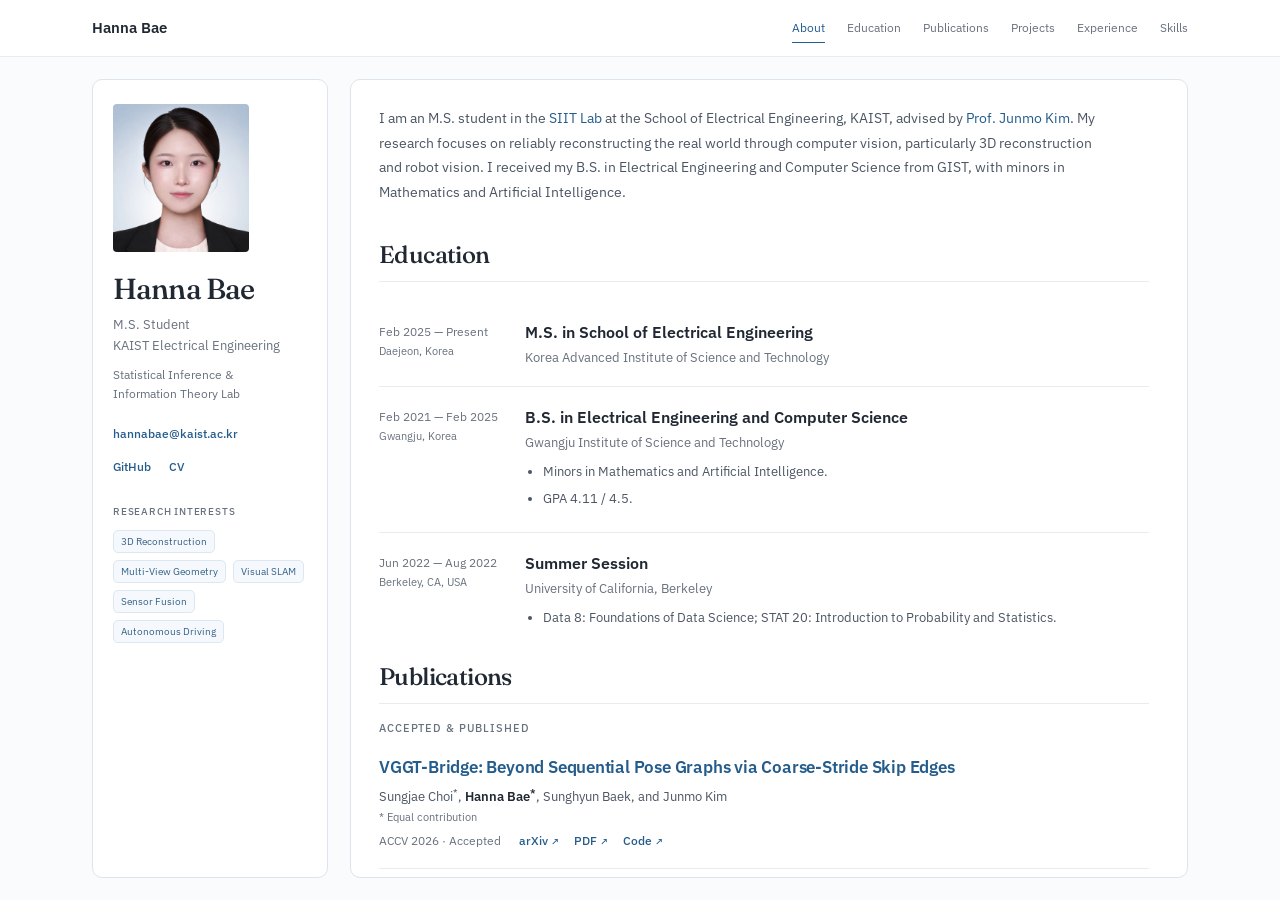
==== index.html @ 7b0e265a "Update biography with research focus and academic background" ====
<!doctype html>
<html lang="en">
<head>
<meta charset="utf-8" />
<meta name="viewport" content="width=device-width, initial-scale=1" />
<title>Hanna Bae</title>
<meta name="description" content="Hanna Bae is an M.S. student at KAIST Electrical Engineering researching 3D vision, geometric perception, 3D reconstruction, visual SLAM, and multi-view geometry." />
<meta name="theme-color" content="#ffffff" />
<meta property="og:title" content="Hanna Bae" />
<meta property="og:description" content="M.S. student at KAIST EE. 3D vision, geometric perception, 3D reconstruction, and visual SLAM." />
<meta property="og:type" content="website" />
<meta property="og:url" content="https://hanna-bae.github.io/" />
<meta property="og:image" content="https://hanna-bae.github.io/assets/profile.jpg" />
<link rel="icon" href="assets/profile.jpg" />
<link rel="preconnect" href="https://fonts.googleapis.com" />
<link rel="preconnect" href="https://fonts.gstatic.com" crossorigin />
<link href="https://fonts.googleapis.com/css2?family=Fraunces:opsz,wght@9..144,400;9..144,500;9..144,600&family=IBM+Plex+Mono:wght@400;500&family=IBM+Plex+Sans:ital,wght@0,400;0,500;0,600;1,400&display=swap" rel="stylesheet" />
<link rel="stylesheet" href="style.css?v=10" />
</head>
<body>

<a class="skip-link" href="#main">Skip to content</a>

<header class="topbar">
  <div class="shell topbar-inner">
    <a class="brand" href="#top">Hanna Bae</a>
    <nav class="nav" aria-label="Section navigation">
      <a href="#about">About</a>
      <a href="#education">Education</a>
      <a href="#publications">Publications</a>
      <a href="#projects">Projects</a>
      <a href="#experience">Experience</a>
      <a href="#skills">Skills</a>
    </nav>
  </div>
</header>

<div class="shell layout" id="top">

  <aside class="profile" aria-labelledby="profile-name">
    <img class="portrait" src="assets/profile.jpg" alt="Portrait of Hanna Bae" width="800" height="800" />
    <div class="profile-copy">
      <h1 id="profile-name">Hanna Bae</h1>
      <p class="role">M.S. Student<br /> KAIST Electrical Engineering</p>
      <p class="lab">Statistical Inference &amp;<br /> Information Theory Lab</p>
      <ul class="contact" aria-label="Contact and profile links">
        <li class="email"><a href="mailto:hannabae@kaist.ac.kr">hannabae@kaist.ac.kr</a></li>
        <li><a href="https://github.com/hanna-bae" target="_blank" rel="noopener noreferrer">GitHub</a></li>
        <li><a href="assets/CV_Hanna_Bae.pdf" target="_blank" rel="noopener noreferrer">CV</a></li>
      </ul>
      <h2 class="keyword-label">Research interests</h2>
      <ul class="tags" aria-label="Research interests">
        <li>3D Reconstruction</li><li>Multi-View Geometry</li><li>Visual SLAM</li><li>Sensor Fusion</li><li>Autonomous Driving</li>
      </ul>
    </div>
  </aside>
  <main class="content" id="main" tabindex="0" aria-label="Research portfolio — scroll to explore">
    <section id="about" class="section first" aria-label="About">
      <div class="bio"><p>I am an M.S. student in the <a href="https://siit.kaist.ac.kr/" target="_blank" rel="noopener noreferrer">SIIT Lab</a> at the School of Electrical Engineering, KAIST, advised by <a href="https://scholar.google.com/citations?hl=ko&amp;user=GdQtWNQAAAAJ" target="_blank" rel="noopener noreferrer">Prof. Junmo Kim</a>. My research focuses on reliably reconstructing the real world through computer vision, particularly 3D reconstruction and robot vision. I received my B.S. in Electrical Engineering and Computer Science from GIST, with minors in Mathematics and Artificial Intelligence.</p></div>
    </section>

    <section id="education" class="section">
      <h2 class="section-title">Education</h2>
      <article class="entry">
        <div class="entry-date">Feb 2025 &mdash; Present<span class="place">Daejeon, Korea</span></div>
        <div class="entry-body">
          <h3>M.S. in School of Electrical Engineering</h3>
          <p class="org">Korea Advanced Institute of Science and Technology</p>
        </div>
      </article>
      <article class="entry">
        <div class="entry-date">Feb 2021 &mdash; Feb 2025<span class="place">Gwangju, Korea</span></div>
        <div class="entry-body">
          <h3>B.S. in Electrical Engineering and Computer Science</h3>
          <p class="org">Gwangju Institute of Science and Technology</p>
          <ul class="bullets">
            <li>Minors in Mathematics and Artificial Intelligence.</li>
            <li>GPA 4.11 / 4.5.</li>
          </ul>
        </div>
      </article>
      <article class="entry">
        <div class="entry-date">Jun 2022 &mdash; Aug 2022<span class="place">Berkeley, CA, USA</span></div>
        <div class="entry-body">
          <h3>Summer Session</h3>
          <p class="org">University of California, Berkeley</p>
          <ul class="bullets">
            <li>Data 8: Foundations of Data Science; STAT 20: Introduction to Probability and Statistics.</li>
          </ul>
        </div>
      </article>
    </section>

    <section id="publications" class="section" aria-labelledby="publications-title">
      <div class="section-heading">
        <h2 class="section-title" id="publications-title">Publications</h2>
      </div>
      <div class="publication-group" aria-labelledby="accepted-title">
        <h3 class="group-title" id="accepted-title">Accepted &amp; Published</h3>
        <ol class="pubs">
        <li class="pub" id="vggt-bridge">
          <div class="pub-body">
            <h4><a href="https://arxiv.org/abs/2610.06594" target="_blank" rel="noopener noreferrer">VGGT-Bridge: Beyond Sequential Pose Graphs via Coarse-Stride Skip Edges</a></h4>
            <p class="authors">Sungjae Choi<sup>*</sup>, <strong>Hanna Bae<sup>*</sup></strong>, Sunghyun Baek, and Junmo Kim</p>
            <p class="contribution-note">* Equal contribution</p>
            <div class="publication-footer"><p class="venue">ACCV 2026 · Accepted</p><div class="pub-links"><a href="https://arxiv.org/abs/2610.06594" target="_blank" rel="noopener noreferrer" aria-label="arXiv for VGGT-Bridge: Beyond Sequential Pose Graphs via Coarse-Stride Skip Edges">arXiv <span aria-hidden="true">&#8599;</span></a><a href="https://arxiv.org/pdf/2610.06594" target="_blank" rel="noopener noreferrer" aria-label="PDF for VGGT-Bridge: Beyond Sequential Pose Graphs via Coarse-Stride Skip Edges">PDF <span aria-hidden="true">&#8599;</span></a><a href="https://github.com/BeCow5X5/VGGT-Bridge" target="_blank" rel="noopener noreferrer" aria-label="Code for VGGT-Bridge">Code <span aria-hidden="true">&#8599;</span></a></div></div>
          </div>
        </li>
        <li class="pub" id="table-qa">
          <div class="pub-body">
            <h4><a href="https://doi.org/10.14329/isr.2025.27.2.071" target="_blank" rel="noopener noreferrer">Analyzing the Effects of Table Preprocessing Methods on Korean Question-Answering Performance</a></h4>
            <p class="authors"><strong>Hanna Bae</strong>, Sang-Huck Won, Jae-Hong Lee, Woo-Hyuk Jung, and Jihwan Woo</p>
            <div class="publication-footer"><p class="venue">Information Systems Review, 27(2), 71&ndash;87, 2025 · Published <span class="author-note">First author</span></p><div class="pub-links"><a href="https://doi.org/10.14329/isr.2025.27.2.071" target="_blank" rel="noopener noreferrer" aria-label="DOI for Analyzing the Effects of Table Preprocessing Methods on Korean Question-Answering Performance">DOI <span aria-hidden="true">&#8599;</span></a><a href="https://www.kci.go.kr/kciportal/ci/sereArticleSearch/ciSereArtiView.kci?sereArticleSearchBean.artiId=ART003208010" target="_blank" rel="noopener noreferrer" aria-label="Journal for Analyzing the Effects of Table Preprocessing Methods on Korean Question-Answering Performance">Journal <span aria-hidden="true">&#8599;</span></a></div></div>
          </div>
        </li>
        </ol>
      </div>
      <div class="publication-group" id="under-review" aria-labelledby="under-review-title">
        <h3 class="group-title" id="under-review-title">Preprints &amp; Under Review</h3>
        <ol class="pubs">
        <li class="pub" id="position-matters">
          <div class="pub-body">
            <h4>Position Matters in the Overlap: Analyzing Chunk Alignment for Long-Sequence 3D Reconstruction</h4>
            <p class="authors"><strong>Hanna Bae</strong>, Sojeong Song, Gyojin Han, Sungjae Choi, and Junmo Kim</p>
            <p class="venue">Manuscript · Under review <span class="author-note">First author</span></p>
          </div>
        </li>
        <li class="pub" id="dense-risk">
          <div class="pub-body">
            <h4>Adaptive Dense Risk Prediction for Consistent Feed-Forward 3D Reconstruction</h4>
            <p class="authors">Sojeong Song, <strong>Hanna Bae</strong>, Chang D. Yoo, and Junmo Kim</p>
            <p class="venue">Manuscript · Under review</p>
          </div>
        </li>
        <li class="pub" id="info3r">
          <div class="pub-body">
            <h4><a href="https://arxiv.org/abs/2609.21938" target="_blank" rel="noopener noreferrer">Info3R: Information-Adaptive Test-Time Training for 3D Reconstruction</a></h4>
            <p class="authors">Sunghyun Baek, <strong>Hanna Bae</strong>, Minchan Kwon, and Junmo Kim</p>
            <div class="publication-footer"><p class="venue">arXiv preprint, 2026 · Under review</p><div class="pub-links"><a href="https://arxiv.org/abs/2609.21938" target="_blank" rel="noopener noreferrer" aria-label="arXiv for Info3R: Information-Adaptive Test-Time Training for 3D Reconstruction">arXiv <span aria-hidden="true">&#8599;</span></a><a href="https://arxiv.org/pdf/2609.21938" target="_blank" rel="noopener noreferrer" aria-label="PDF for Info3R: Information-Adaptive Test-Time Training for 3D Reconstruction">PDF <span aria-hidden="true">&#8599;</span></a></div></div>
          </div>
        </li>
        <li class="pub" id="vistags">
          <div class="pub-body">
            <h4>VistaGS: Multi-View Geometry Foundation Priors for View-Consistent Few-Shot 3D Gaussian Splatting</h4>
            <p class="authors">Sungjae Choi, Gyojin Han, <strong>Hanna Bae</strong>, and Junmo Kim</p>
            <p class="venue">Manuscript · Under review</p>
          </div>
        </li>
        </ol>
      </div>
    </section>

    <section id="projects" class="section">
      <h2 class="section-title">Projects</h2>

      <article class="entry">
        <div class="entry-date">Sep 2025 &mdash; Aug 2026<span class="place">Daejeon, Korea</span></div>
        <div class="entry-body">
          <h3>SpecFusion: Camera&ndash;Radar 3D Object Detection</h3>
          <p class="org">NRF Master&rsquo;s Student Research Grant &middot; Sole principal investigator</p>
          <p class="summary">Won the grant through national competitive review as the sole PI, with full responsibility for research design, execution, and reporting. Designing a two-path fusion architecture that pairs BEV early fusion using radar-assisted depth with late fusion over pseudo-depth and geometry priors.</p>
        </div>
      </article>

      <article class="entry">
        <div class="entry-date">2026 &mdash; Present<span class="place">Daejeon, Korea</span></div>
        <div class="entry-body">
          <h3>Physically Consistent 4D World Generation</h3>
          <p class="org">NRF Excellent Research Program, Core Research (Type B) &middot; Leading the lab task</p>
          <p class="summary">Exploring feed-forward approaches to 4D scene generation under physical-consistency constraints.</p>
        </div>
      </article>

      <article class="entry">
        <div class="entry-date">Mar 2026 &mdash; Present<span class="place">Daejeon, Korea</span></div>
        <div class="entry-body">
          <h3>Culture-Domain Korean NER &amp; Group Fairness</h3>
          <p class="org">IITP AI Technology Utilization Improvement Program &middot; Leading the lab task</p>
          <p class="summary">Built a culture-domain Korean NER dataset from scratch and improved entity F1 through domain-adaptive retraining, then annotated group attributes across the corpus so per-group performance gaps can be measured.</p>
        </div>
      </article>

      <article class="entry">
        <div class="entry-date">Apr &mdash; Jun 2026<span class="place">Daejeon, Korea</span></div>
        <div class="entry-body">
          <h3>Fluorescence&ndash;Raman Multimodal AI Analysis Engine</h3>
          <p class="org">COMPA Advanced Research Equipment Commercialization &middot; KAIST subcontract</p>
          <p class="summary">Built a statistical Raman denoising pipeline with reference-free baseline estimation, validated deep-learning fluorescence denoising with SAM-based ROI extraction, and designed a metadata-conditioned adapter for varying acquisition conditions.</p>
        </div>
      </article>

      <article class="entry">
        <div class="entry-date">2025<span class="place">Daejeon, Korea</span></div>
        <div class="entry-body">
          <h3>OpenVINS&ndash;MASt3R Hybrid Visual-Inertial SLAM</h3>
          <p class="org">Team project &middot; HILTI SLAM Challenge</p>
          <p class="summary">Diagnosed pose corruption from Z-axis accelerometer noise that MSCKF failed to absorb, then combined IMU and depth gating with a Hampel median filter and MASt3R-SLAM global correction.</p>
        </div>
      </article>

      <article class="entry">
        <div class="entry-date">2024<span class="place">Gwangju, Korea</span></div>
        <div class="entry-body">
          <h3>SegMatching: Semantic Filtering for Detector-Free Feature Matching</h3>
          <p class="org">B.S. thesis</p>
          <p class="summary">Found that detector-free matching concentrates correspondences on regions unreliable for pose estimation, and filtered them with semantic masks and per-class stability priors, improving AUC on MegaDepth-1500.</p>
        </div>
      </article>
    </section>

    <section id="experience" class="section">
      <h2 class="section-title">Research Experience</h2>
      <article class="entry">
        <div class="entry-date">Nov 2024<span class="place">Seoul, Korea</span></div>
        <div class="entry-body">
          <h3>AI Research Intern</h3>
          <p class="org">CJ OliveNetworks AI Research Lab</p>
          <ul class="bullets">
            <li>Built a Korean table QA dataset of 13,200 pairs across simple, merged, and composite structures, and showed that the best table serialization depends on structure. Developed into a first-author journal publication.</li>
          </ul>
        </div>
      </article>
      <article class="entry">
        <div class="entry-date">Mar 2023 &mdash; Jun 2024<span class="place">Gwangju, Korea</span></div>
        <div class="entry-body">
          <h3>Research Intern</h3>
          <p class="org">Autonomous Computing Systems Lab (ACSL), GIST</p>
          <ul class="bullets">
            <li>Researched mobile and edge 3D reconstruction, dense correspondence, and detector-free feature matching for SLAM front ends.</li>
            <li>Explored deployment pipelines with TensorRT, ONNX, CoreML, and TinyML, with attention to accuracy&ndash;latency&ndash;memory trade-offs.</li>
          </ul>
        </div>
      </article>
    </section>

<section id="skills" class="section">
      <h2 class="section-title">Skills</h2>
      <dl class="skills">
        <dt>Programming</dt>
        <dd>Python (PyTorch, NumPy, pandas, OpenCV), C++</dd>
        <dt>3D Vision</dt>
        <dd>3D reconstruction, visual SLAM, multi-view geometry, pose estimation, dense correspondence, trajectory evaluation, 3D Gaussian splatting</dd>
        <dt>Deployment</dt>
        <dd>TensorRT, ONNX, CoreML, TinyML, model quantization and pruning, latency&ndash;memory profiling</dd>
        <dt>Systems</dt>
        <dd>Linux, Git, Docker / Conda, LaTeX</dd>
        <dt>Language</dt>
        <dd>Korean (native), English &mdash; TOEIC Speaking Intermediate High</dd>
      </dl>
    </section>

    <footer class="footer">
      <p>Last updated October 2026. &copy; <span id="year">2026</span> Hanna Bae.</p>
    </footer>

  </main>
</div>

<script src="script.js?v=6"></script>
</body>
</html>
---- style.css ----
/* Hanna Bae — laptop-first academic homepage, October 2026. */
:root { --ink:#202833; --soft:#4b5563; --muted:#68717e; --line:#e8ebef; --accent:#245c8c; --sans:"IBM Plex Sans",-apple-system,BlinkMacSystemFont,"Segoe UI",sans-serif; --display:"Fraunces",Georgia,serif; }
* { box-sizing:border-box; }
html { scroll-behavior:smooth; scroll-padding-top:82px; }
body { margin:0; background:#fff; color:var(--ink); font:15px/1.65 var(--sans); -webkit-font-smoothing:antialiased; }
a { color:var(--accent); text-decoration:none; text-underline-offset:3px; }
a:hover { text-decoration:underline; }
a:focus-visible { outline:2px solid var(--accent); outline-offset:4px; border-radius:2px; }
::selection { background:#e2edf7; }
.shell { width:min(100%,1024px); margin:0 auto; padding:0 32px; }
.skip-link { position:fixed; top:-80px; left:16px; z-index:100; background:#fff; padding:8px 16px; border:1px solid var(--accent); }
.skip-link:focus { top:12px; }
.topbar { position:sticky; top:0; z-index:10; background:rgba(255,255,255,.97); border-bottom:1px solid var(--line); }
.topbar-inner { display:flex; align-items:center; justify-content:space-between; gap:24px; height:56px; }
.brand { font-size:15px; font-weight:600; color:var(--ink); white-space:nowrap; }
.nav { display:flex; align-items:center; gap:22px; overflow-x:auto; scrollbar-width:none; }
.nav a { font-size:12px; padding:5px 0; color:var(--muted); white-space:nowrap; border-bottom:1px solid transparent; }
.nav a.active { color:var(--accent); border-color:var(--accent); }
.layout { padding-top:40px; padding-bottom:40px; }
.content { min-width:0; }.content:focus { outline:none; }
.profile { display:grid; grid-template-columns:132px minmax(0,1fr); gap:32px; align-items:start; padding-bottom:32px; }
.portrait { width:132px; height:152px; object-fit:cover; object-position:50% 20%; border-radius:4px; }
.profile-copy { min-width:0; }
.profile h1 { font-family:var(--display); font-size:34px; line-height:1.15; letter-spacing:-.03em; font-weight:500; margin:0 0 8px; }
.role { margin:0 0 12px; font-size:14px; color:var(--muted); }
.bio { max-width:720px; }.bio p { margin:0; color:var(--soft); font-size:15px; line-height:1.7; }
.contact { display:flex; flex-wrap:wrap; gap:20px; list-style:none; padding:0; margin:13px 0 0; }
.contact a { font-size:13px; font-weight:500; }
.section { padding-top:46px; }.section:first-of-type { padding-top:0; }
.section-title { font-family:var(--display); font-size:25px; line-height:1.25; font-weight:500; letter-spacing:-.025em; margin:0 0 20px; padding-bottom:11px; border-bottom:1px solid var(--line); }
.section-heading .section-title { margin-bottom:0; }
.publication-group { padding-top:17px; }.publication-group+.publication-group { padding-top:26px; }
.group-title { font-family:var(--sans); font-size:11px; line-height:1.4; letter-spacing:.08em; text-transform:uppercase; font-weight:500; color:var(--muted); margin:0 0 4px; }
.pubs { list-style:none; margin:0; padding:0; }
.pub { padding:16px 0 18px; border-bottom:1px solid var(--line); }
.pub:last-child { border:0; padding-bottom:0; }
.pub-body h4 { font-family:var(--sans); font-size:18px; font-weight:600; line-height:1.4; letter-spacing:-.012em; margin:0 0 6px; }
.pub-body h4 a { color:var(--accent); }
.authors { margin:0; color:var(--soft); font-size:13px; line-height:1.65; }
.authors strong { color:var(--ink); font-weight:600; }
sup { font-size:.75em; line-height:0; }
.contribution-note { margin:2px 0 0; color:var(--muted); font-size:11px; line-height:1.5; }
.publication-footer { display:flex; flex-wrap:wrap; align-items:baseline; gap:3px 18px; margin-top:5px; }
.venue { margin:5px 0 0; color:var(--muted); font-size:12px; line-height:1.6; }
.publication-footer .venue { margin:0; }
.author-note { margin-left:8px; font-size:11px; }
.pub-links { display:flex; gap:14px; }
.pub-links a { font-size:12px; line-height:1.6; font-weight:500; }
.pub-links span { font-size:10px; }
.entry { display:grid; grid-template-columns:150px minmax(0,1fr); gap:26px; padding:18px 0; border-bottom:1px solid var(--line); }
.entry:last-of-type { border:0; padding-bottom:0; }
.entry-date { font-size:12px; color:var(--muted); font-variant-numeric:tabular-nums; padding-top:2px; }.place { display:block; font-size:11px; }
.entry-body h3 { margin:0 0 3px; font-size:16px; font-weight:600; line-height:1.5; }
.org { font-size:13px; color:var(--muted); margin:0; }
.summary,.bullets { color:var(--soft); font-size:13px; line-height:1.75; margin:7px 0 0; }.bullets { padding-left:18px; }.bullets li { margin-bottom:4px; }
.skills { display:grid; grid-template-columns:150px minmax(0,1fr); gap:0 26px; margin:0; }
.skills dt,.skills dd { padding:12px 0; border-bottom:1px solid var(--line); }
.skills dt { color:var(--muted); font-size:12px; }.skills dd { margin:0; font-size:13px; color:var(--soft); }.skills dt:last-of-type,.skills dd:last-of-type { border:0; }
.footer { border-top:1px solid var(--line); padding-top:18px; margin-top:42px; }.footer p { font-size:11px; color:var(--muted); margin:0; }
@media(min-width:1280px) { .shell { width:1024px; } }
@media(max-width:760px) {
 .shell { padding:0 24px; }.topbar-inner { height:auto; min-height:64px; flex-direction:column; align-items:stretch; gap:0; padding-top:8px; }.brand { align-self:flex-start; font-size:14px; }.nav { gap:22px; padding-bottom:6px; }.nav a { font-size:11px; }.layout { padding-top:28px; }.profile { grid-template-columns:100px minmax(0,1fr); gap:22px; padding-bottom:30px; }.portrait { width:100px; height:120px; }.profile h1 { font-size:30px; }.role { font-size:12px; }.bio p { font-size:14px; }.pub-body h4 { font-size:17px; }.section { padding-top:36px; }.entry { grid-template-columns:120px minmax(0,1fr); gap:18px; }.skills { grid-template-columns:120px minmax(0,1fr); gap:0 18px; }
}
@media(max-width:480px) {
 .shell { padding:0 20px; }.profile { grid-template-columns:76px minmax(0,1fr); gap:18px; }.portrait { width:76px; height:92px; }.profile h1 { font-size:28px; }.role { font-size:12px; margin-bottom:10px; }.bio p { font-size:13px; }.contact { gap:18px; margin-top:10px; }.contact a { font-size:12px; }.section-title { font-size:24px; }.publication-footer { gap:5px 14px; }.authors { font-size:12px; }.entry { grid-template-columns:1fr; gap:4px; }.entry-date .place { display:inline; }.entry-date .place::before { content:" · "; }.skills { grid-template-columns:1fr; }.skills dt { border:0; padding-bottom:0; }.skills dd { padding-top:3px; }
}
@media(prefers-reduced-motion:reduce) { html { scroll-behavior:auto; } }
@media print { .topbar,.skip-link { display:none; }.layout { padding-top:0; }.pub,.entry { break-inside:avoid; } a { color:inherit; } }

/* Bordered desktop panes: profile stays put while the portfolio scrolls. */
:root { --panel-line:#dce4ec; }
body { height:100vh; height:100dvh; overflow:hidden; background:#fafbfd; }
.shell { width:min(100%,1160px); }
.layout { display:grid; grid-template-columns:236px minmax(0,1fr); gap:22px; height:calc(100vh - 57px); height:calc(100dvh - 57px); padding-top:22px; padding-bottom:22px; align-items:stretch; }
.profile,.content { border:1px solid var(--panel-line); border-radius:10px; background:#fff; }
.profile { display:flex; flex-direction:column; gap:0; padding:24px 20px; overflow-y:auto; scrollbar-width:thin; }
.portrait { width:136px; height:148px; margin-bottom:20px; }
.profile h1 { font-size:29px; margin-bottom:10px; }.profile .role { font-size:13px; line-height:1.6; margin-bottom:8px; }
.lab { font-size:12px; line-height:1.6; color:var(--muted); margin:0; }
.contact { gap:8px 18px; margin-top:18px; }.contact .email { flex-basis:100%; }.contact a { font-size:12px; overflow-wrap:anywhere; }
.keyword-label { font-family:var(--sans); font-size:10px; text-transform:uppercase; letter-spacing:.08em; font-weight:500; color:var(--muted); margin:25px 0 10px; }
.tags { display:flex; flex-wrap:wrap; gap:7px; list-style:none; padding:0; margin:0; }
.tags li { border:1px solid #dce7f0; border-radius:5px; padding:3px 7px; background:#f5f9fd; color:#356186; font-size:10px; line-height:1.5; }
.content { overflow-y:auto; overscroll-behavior-y:contain; scrollbar-gutter:stable; scrollbar-width:thin; padding:26px 28px; scroll-behavior:smooth; scroll-padding-top:24px; }
.content:focus-visible { outline:2px solid var(--accent); outline-offset:3px; }
.section { padding-top:36px; }.section.first { padding-top:0; }.bio p { font-size:14px; line-height:1.75; }
#publications { padding-top:28px; }.section-title { font-size:24px; }.pub-body h4 { font-size:17px; }.authors { font-size:13px; }.publication-group+.publication-group { padding-top:24px; }
.entry { grid-template-columns:126px minmax(0,1fr); gap:20px; }.skills { grid-template-columns:126px minmax(0,1fr); gap:0 20px; }
@media(min-width:1280px) { .shell { width:1160px; } }
@media(max-width:1000px) and (min-width:821px) { .shell { padding-left:22px; padding-right:22px; }.layout { grid-template-columns:210px minmax(0,1fr); gap:16px; }.profile { padding:22px 17px; }.content { padding:24px; }.entry { grid-template-columns:1fr; gap:4px; } }
@media(max-width:820px) {
 body { height:auto; overflow:visible; }.shell { width:100%; padding-left:22px; padding-right:22px; }.layout { display:block; height:auto; padding-top:22px; padding-bottom:28px; }
 .profile { display:grid; grid-template-columns:100px minmax(0,1fr); gap:22px; padding:22px; overflow:visible; margin-bottom:18px; }.portrait { width:100px; height:120px; margin:0; }.profile h1 { font-size:28px; }.profile .role br { display:none; }.profile .role br::after { content:" · "; }.lab br { display:none; }.contact { margin-top:10px; }.contact .email { flex-basis:auto; }.keyword-label { margin-top:15px; }.tags { gap:6px; }.content { overflow:visible; height:auto; padding:24px; scroll-padding-top:0; }.content .section { scroll-margin-top:90px; }
 .entry { grid-template-columns:1fr; gap:4px; }.skills { grid-template-columns:1fr; }.skills dt { border:0; padding-bottom:0; }.skills dd { padding-top:3px; }
}
@media(max-width:480px) { .shell { padding-left:14px; padding-right:14px; }.profile { grid-template-columns:72px minmax(0,1fr); gap:16px; padding:18px; }.portrait { width:72px; height:88px; }.profile h1 { font-size:26px; }.profile .role { font-size:12px; }.lab { font-size:11px; }.tags li { font-size:9px; }.content { padding:22px 18px; }.pub-body h4 { font-size:16px; }.authors { font-size:12px; } }
@media(prefers-reduced-motion:reduce) { .content { scroll-behavior:auto; } }
@media print { body { height:auto; overflow:visible; background:white; }.layout { display:block; height:auto; }.profile,.content { border:0; overflow:visible; }.profile { display:none; } }
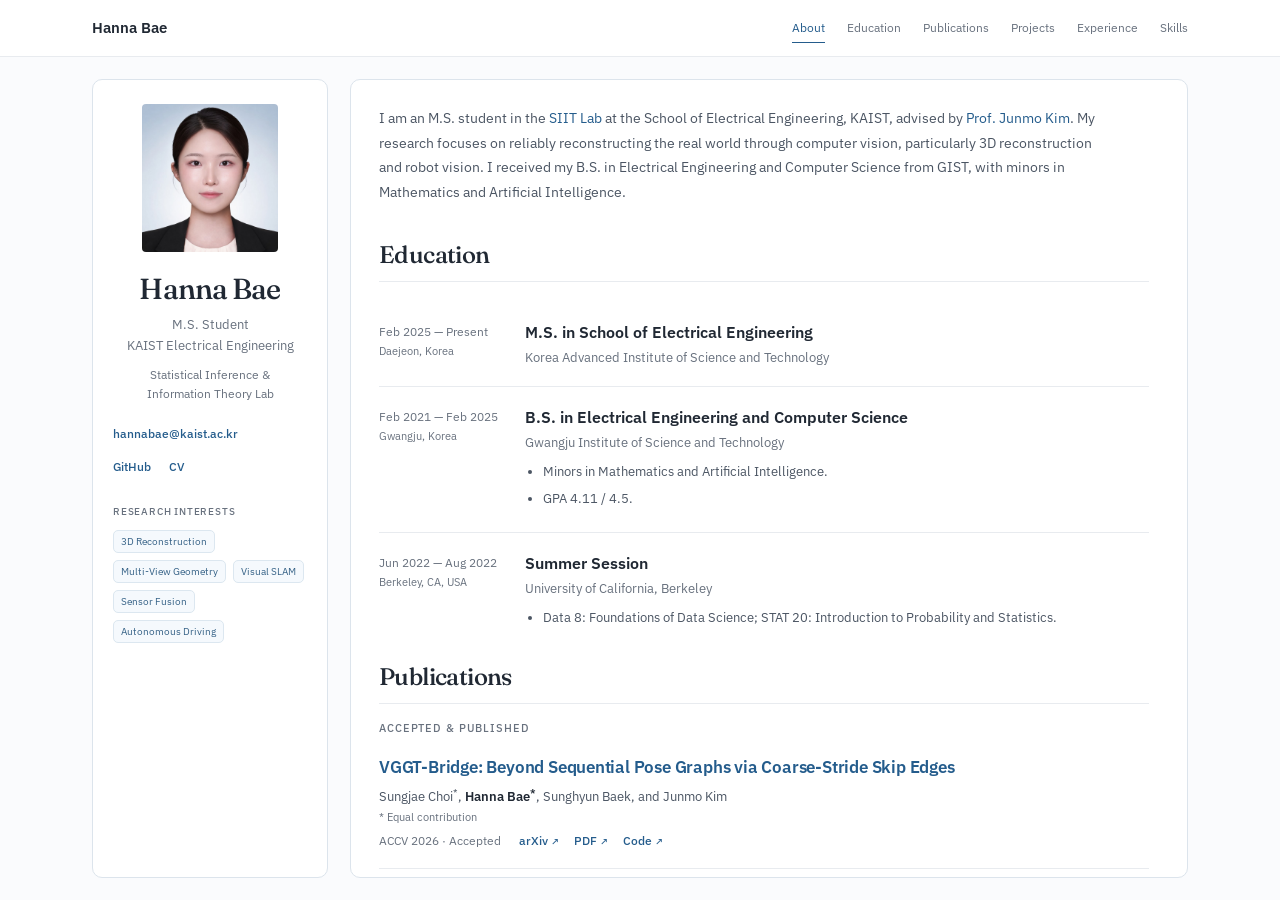
==== commit 079735ef: "Center the profile identity and use ggyu avatar favicon" ====
--- a/index.html
+++ b/index.html
@@ -11,11 +11,11 @@
 <meta property="og:type" content="website" />
 <meta property="og:url" content="https://hanna-bae.github.io/" />
 <meta property="og:image" content="https://hanna-bae.github.io/assets/profile.jpg" />
-<link rel="icon" href="assets/profile.jpg" />
+<link rel="icon" type="image/png" href="assets/ggyu-avatar.png?v=1" />
 <link rel="preconnect" href="https://fonts.googleapis.com" />
 <link rel="preconnect" href="https://fonts.gstatic.com" crossorigin />
 <link href="https://fonts.googleapis.com/css2?family=Fraunces:opsz,wght@9..144,400;9..144,500;9..144,600&family=IBM+Plex+Mono:wght@400;500&family=IBM+Plex+Sans:ital,wght@0,400;0,500;0,600;1,400&display=swap" rel="stylesheet" />
-<link rel="stylesheet" href="style.css?v=10" />
+<link rel="stylesheet" href="style.css?v=11" />
 </head>
 <body>
 
--- a/style.css
+++ b/style.css
@@ -96,3 +96,10 @@
 @media(max-width:480px) { .shell { padding-left:14px; padding-right:14px; }.profile { grid-template-columns:72px minmax(0,1fr); gap:16px; padding:18px; }.portrait { width:72px; height:88px; }.profile h1 { font-size:26px; }.profile .role { font-size:12px; }.lab { font-size:11px; }.tags li { font-size:9px; }.content { padding:22px 18px; }.pub-body h4 { font-size:16px; }.authors { font-size:12px; } }
 @media(prefers-reduced-motion:reduce) { .content { scroll-behavior:auto; } }
 @media print { body { height:auto; overflow:visible; background:white; }.layout { display:block; height:auto; }.profile,.content { border:0; overflow:visible; }.profile { display:none; } }
+
+/* Center only the desktop profile identity shown in the requested crop. */
+@media(min-width:821px) {
+ .profile > .portrait { align-self:center; }
+ .profile-copy { width:100%; }
+ .profile-copy > h1, .profile-copy > .role, .profile-copy > .lab { text-align:center; }
+}
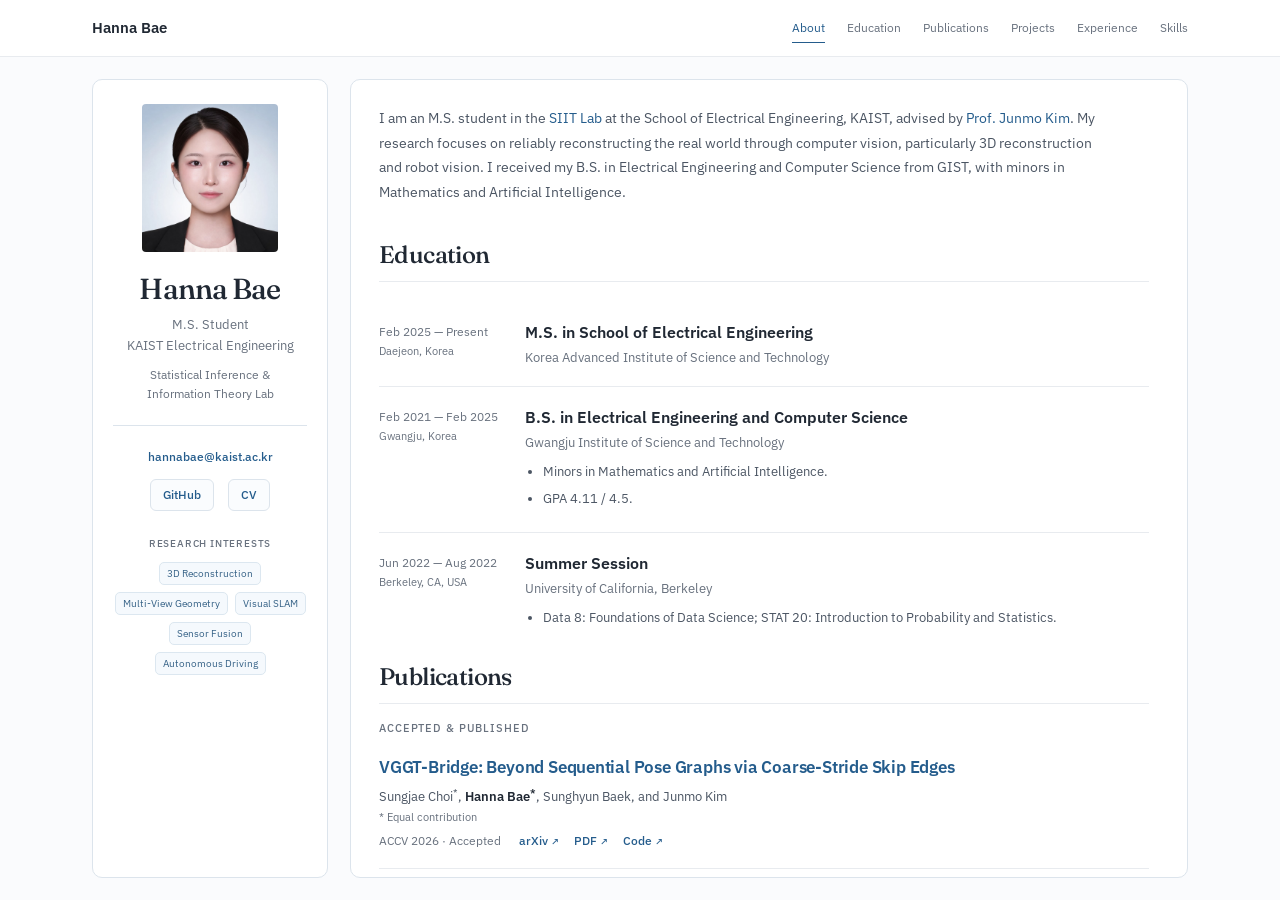
==== commit 84015088: "Center profile contacts and interests with a subtle divider" ====
--- a/index.html
+++ b/index.html
@@ -15,7 +15,7 @@
 <link rel="preconnect" href="https://fonts.googleapis.com" />
 <link rel="preconnect" href="https://fonts.gstatic.com" crossorigin />
 <link href="https://fonts.googleapis.com/css2?family=Fraunces:opsz,wght@9..144,400;9..144,500;9..144,600&family=IBM+Plex+Mono:wght@400;500&family=IBM+Plex+Sans:ital,wght@0,400;0,500;0,600;1,400&display=swap" rel="stylesheet" />
-<link rel="stylesheet" href="style.css?v=11" />
+<link rel="stylesheet" href="style.css?v=12" />
 </head>
 <body>
 
--- a/style.css
+++ b/style.css
@@ -103,3 +103,10 @@
  .profile-copy { width:100%; }
  .profile-copy > h1, .profile-copy > .role, .profile-copy > .lab { text-align:center; }
 }
+
+/* Keep profile contacts and research interests balanced beneath the identity. */
+.profile-copy { text-align:center; }
+.profile .contact { justify-content:center; border-top:1px solid var(--panel-line); padding-top:18px; margin-top:22px; gap:10px 14px; }
+.profile .contact .email { flex-basis:100%; }
+.profile .contact li:not(.email) a { display:inline-block; padding:5px 12px; border:1px solid var(--panel-line); border-radius:6px; background:#fafcfe; }
+.profile .tags { justify-content:center; }
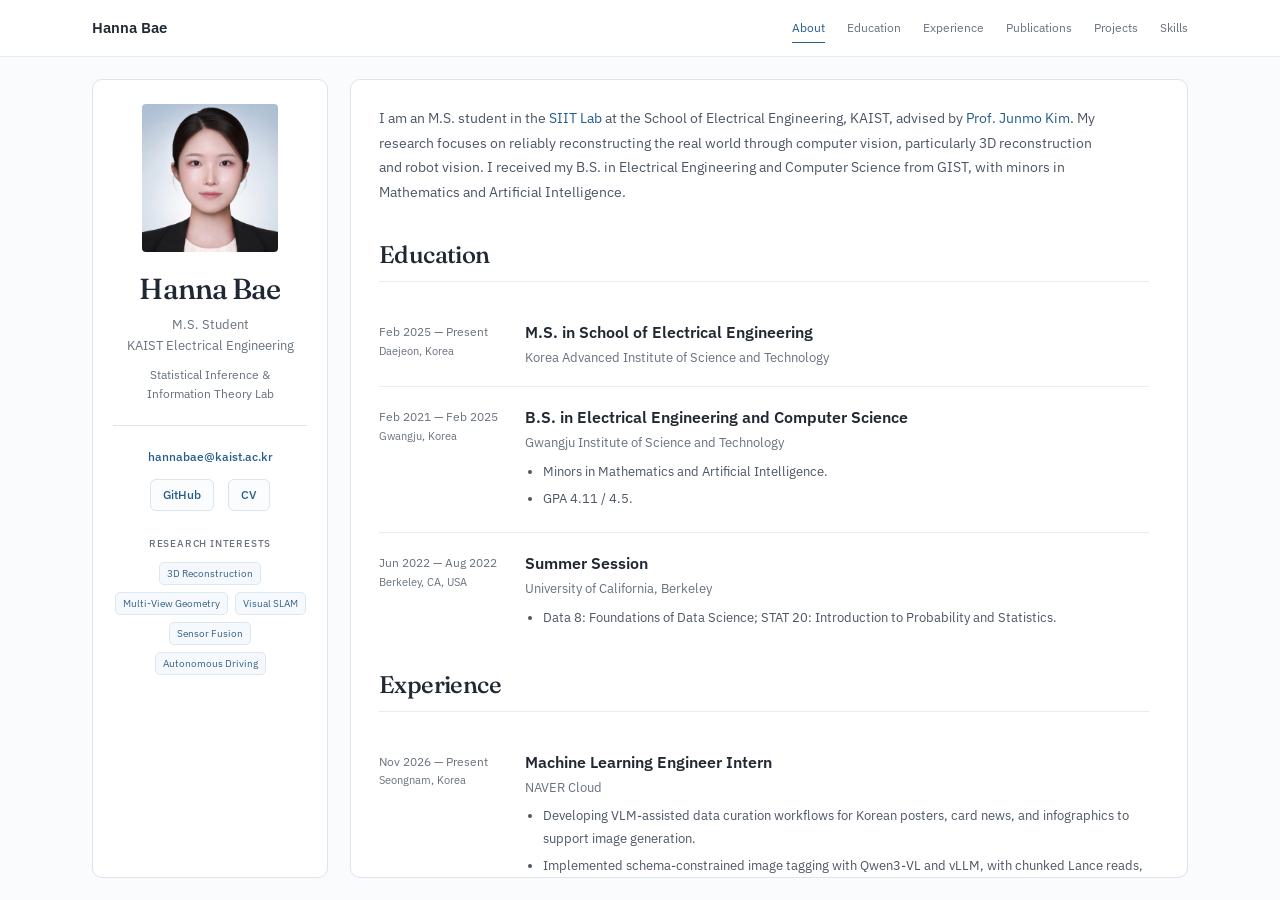
==== commit 61553752: "Move Experience below Education and add NAVER Cloud internship" ====
--- a/index.html
+++ b/index.html
@@ -27,9 +27,9 @@
     <nav class="nav" aria-label="Section navigation">
       <a href="#about">About</a>
       <a href="#education">Education</a>
+      <a href="#experience">Experience</a>
       <a href="#publications">Publications</a>
       <a href="#projects">Projects</a>
-      <a href="#experience">Experience</a>
       <a href="#skills">Skills</a>
     </nav>
   </div>
@@ -91,6 +91,43 @@
       </article>
     </section>
 
+    <section id="experience" class="section">
+      <h2 class="section-title">Experience</h2>
+      <article class="entry">
+        <div class="entry-date">Nov 2026 &mdash; Present<span class="place">Seongnam, Korea</span></div>
+        <div class="entry-body">
+          <h3>Machine Learning Engineer Intern</h3>
+          <p class="org">NAVER Cloud</p>
+          <ul class="bullets">
+            <li>Developing VLM-assisted data curation workflows for Korean posters, card news, and infographics to support image generation.</li>
+            <li>Implemented schema-constrained image tagging with Qwen3-VL and vLLM, with chunked Lance reads, GPU sharding, image preprocessing, and prefetching.</li>
+            <li>Investigating style-based data selection to improve the aesthetic quality and consistency of generated graphic designs.</li>
+          </ul>
+        </div>
+      </article>
+      <article class="entry">
+        <div class="entry-date">Nov 2024<span class="place">Seoul, Korea</span></div>
+        <div class="entry-body">
+          <h3>AI Research Intern</h3>
+          <p class="org">CJ OliveNetworks AI Research Lab</p>
+          <ul class="bullets">
+            <li>Built a Korean table QA dataset of 13,200 pairs across simple, merged, and composite structures, and showed that the best table serialization depends on structure. Developed into a first-author journal publication.</li>
+          </ul>
+        </div>
+      </article>
+      <article class="entry">
+        <div class="entry-date">Mar 2023 &mdash; Jun 2024<span class="place">Gwangju, Korea</span></div>
+        <div class="entry-body">
+          <h3>Research Intern</h3>
+          <p class="org">Autonomous Computing Systems Lab (ACSL), GIST</p>
+          <ul class="bullets">
+            <li>Researched mobile and edge 3D reconstruction, dense correspondence, and detector-free feature matching for SLAM front ends.</li>
+            <li>Explored deployment pipelines with TensorRT, ONNX, CoreML, and TinyML, with attention to accuracy&ndash;latency&ndash;memory trade-offs.</li>
+          </ul>
+        </div>
+      </article>
+    </section>
+
     <section id="publications" class="section" aria-labelledby="publications-title">
       <div class="section-heading">
         <h2 class="section-title" id="publications-title">Publications</h2>
@@ -204,31 +241,6 @@
           <h3>SegMatching: Semantic Filtering for Detector-Free Feature Matching</h3>
           <p class="org">B.S. thesis</p>
           <p class="summary">Found that detector-free matching concentrates correspondences on regions unreliable for pose estimation, and filtered them with semantic masks and per-class stability priors, improving AUC on MegaDepth-1500.</p>
-        </div>
-      </article>
-    </section>
-
-    <section id="experience" class="section">
-      <h2 class="section-title">Research Experience</h2>
-      <article class="entry">
-        <div class="entry-date">Nov 2024<span class="place">Seoul, Korea</span></div>
-        <div class="entry-body">
-          <h3>AI Research Intern</h3>
-          <p class="org">CJ OliveNetworks AI Research Lab</p>
-          <ul class="bullets">
-            <li>Built a Korean table QA dataset of 13,200 pairs across simple, merged, and composite structures, and showed that the best table serialization depends on structure. Developed into a first-author journal publication.</li>
-          </ul>
-        </div>
-      </article>
-      <article class="entry">
-        <div class="entry-date">Mar 2023 &mdash; Jun 2024<span class="place">Gwangju, Korea</span></div>
-        <div class="entry-body">
-          <h3>Research Intern</h3>
-          <p class="org">Autonomous Computing Systems Lab (ACSL), GIST</p>
-          <ul class="bullets">
-            <li>Researched mobile and edge 3D reconstruction, dense correspondence, and detector-free feature matching for SLAM front ends.</li>
-            <li>Explored deployment pipelines with TensorRT, ONNX, CoreML, and TinyML, with attention to accuracy&ndash;latency&ndash;memory trade-offs.</li>
-          </ul>
         </div>
       </article>
     </section>
@@ -250,7 +262,7 @@
     </section>
 
     <footer class="footer">
-      <p>Last updated October 2026. &copy; <span id="year">2026</span> Hanna Bae.</p>
+      <p>Last updated November 2026. &copy; <span id="year">2026</span> Hanna Bae.</p>
     </footer>
 
   </main>
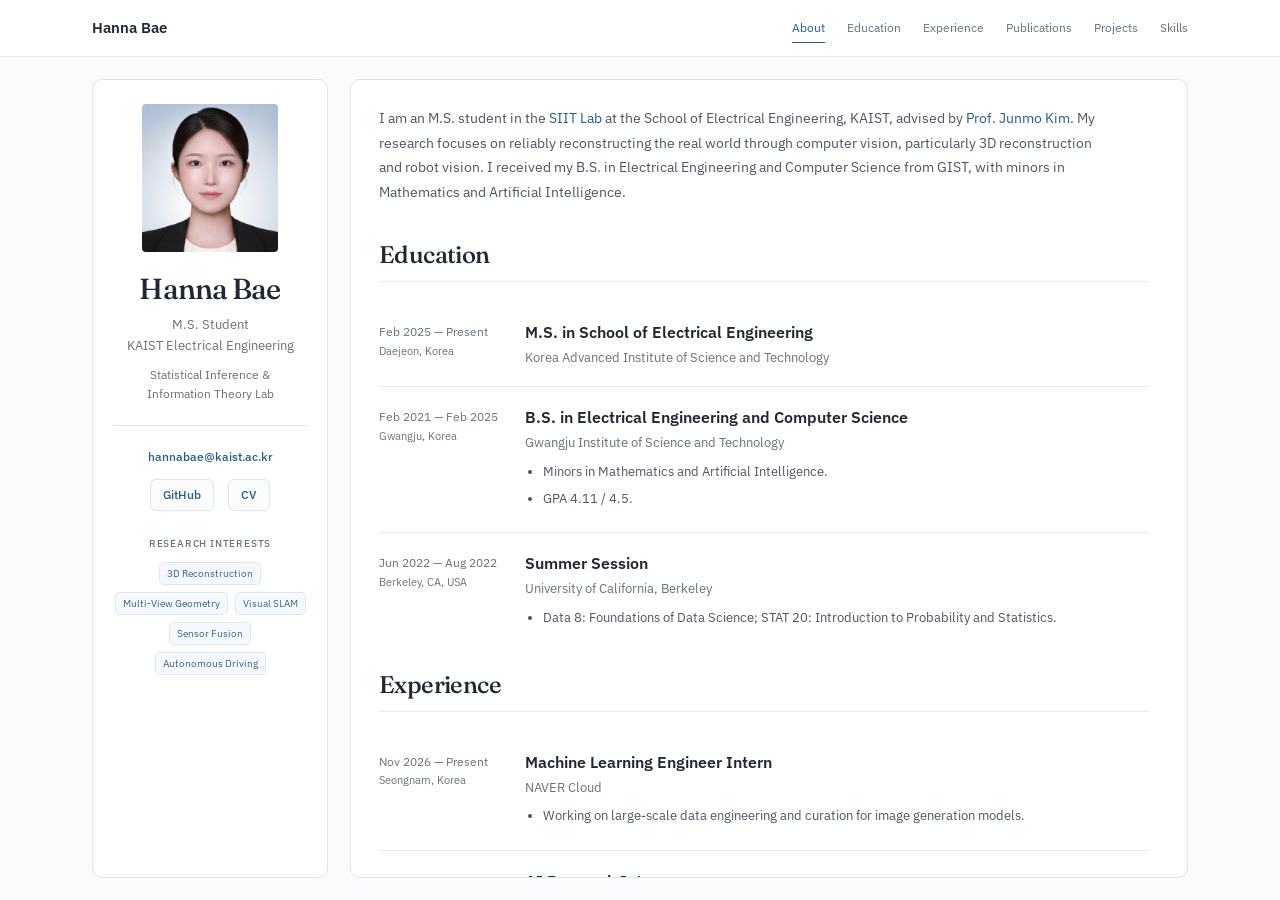
==== commit 22618bf1: "Shorten NAVER Cloud internship description" ====
--- a/index.html
+++ b/index.html
@@ -99,9 +99,7 @@
           <h3>Machine Learning Engineer Intern</h3>
           <p class="org">NAVER Cloud</p>
           <ul class="bullets">
-            <li>Developing VLM-assisted data curation workflows for Korean posters, card news, and infographics to support image generation.</li>
-            <li>Implemented schema-constrained image tagging with Qwen3-VL and vLLM, with chunked Lance reads, GPU sharding, image preprocessing, and prefetching.</li>
-            <li>Investigating style-based data selection to improve the aesthetic quality and consistency of generated graphic designs.</li>
+            <li>Working on large-scale data engineering and curation for image generation models.</li>
           </ul>
         </div>
       </article>
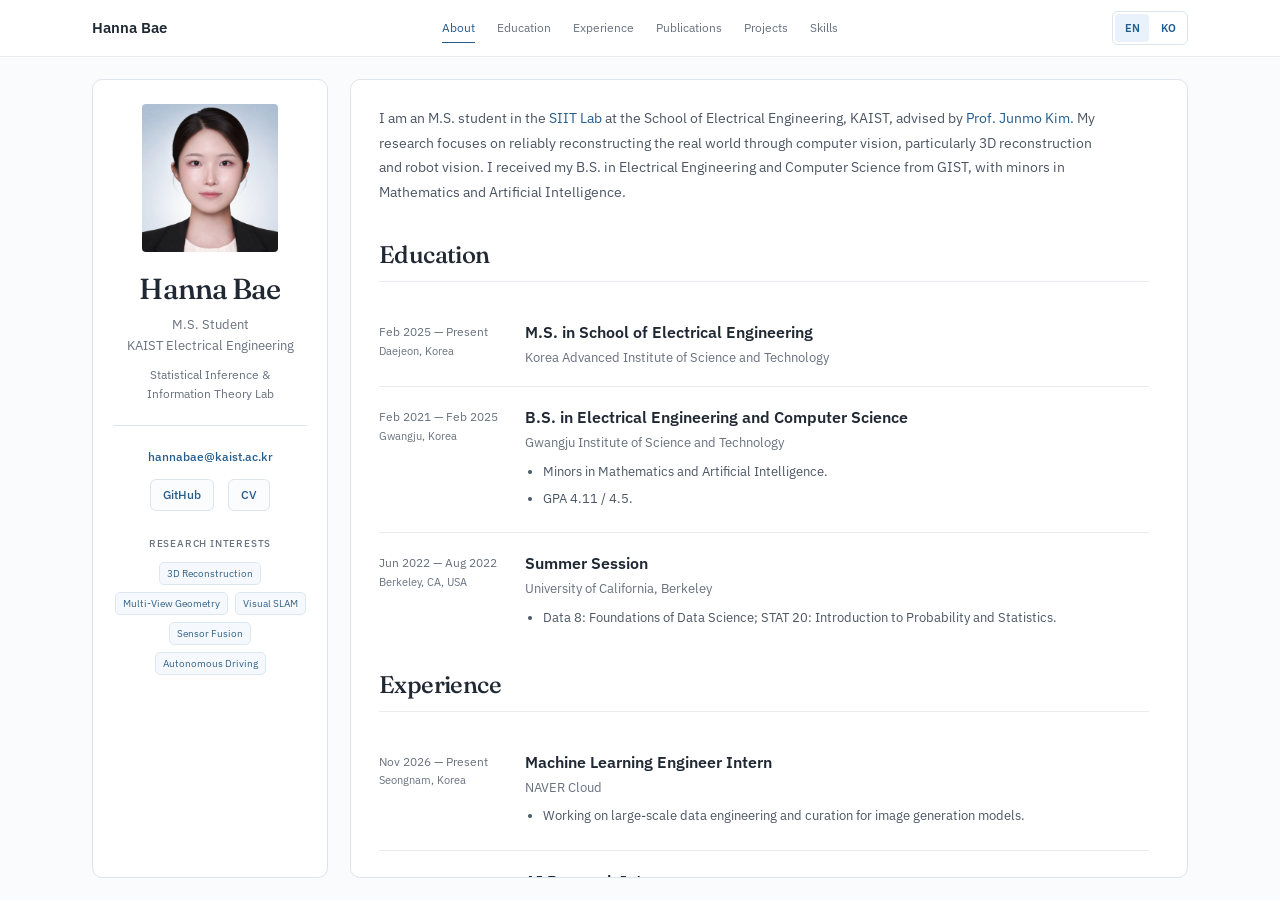
==== commit 18ac279f: "Add Korean portfolio and English–Korean language switch" ====
--- a/index.html
+++ b/index.html
@@ -15,7 +15,10 @@
 <link rel="preconnect" href="https://fonts.googleapis.com" />
 <link rel="preconnect" href="https://fonts.gstatic.com" crossorigin />
 <link href="https://fonts.googleapis.com/css2?family=Fraunces:opsz,wght@9..144,400;9..144,500;9..144,600&family=IBM+Plex+Mono:wght@400;500&family=IBM+Plex+Sans:ital,wght@0,400;0,500;0,600;1,400&display=swap" rel="stylesheet" />
-<link rel="stylesheet" href="style.css?v=12" />
+<link rel="stylesheet" href="style.css?v=13" />
+<link rel="alternate" hreflang="en" href="https://hanna-bae.github.io/" />
+<link rel="alternate" hreflang="ko" href="https://hanna-bae.github.io/ko/" />
+<link rel="alternate" hreflang="x-default" href="https://hanna-bae.github.io/" />
 </head>
 <body>
 
@@ -31,6 +34,10 @@
       <a href="#publications">Publications</a>
       <a href="#projects">Projects</a>
       <a href="#skills">Skills</a>
+    </nav>
+    <nav class="language-switch" aria-label="Language selection">
+      <span lang="en" aria-current="page" aria-label="English">EN</span>
+      <a href="ko/" hreflang="ko" lang="ko" aria-label="한국어">KO</a>
     </nav>
   </div>
 </header>
@@ -266,7 +273,7 @@
   </main>
 </div>
 
-<script src="script.js?v=6"></script>
+<script src="script.js?v=7"></script>
 </body>
 </html>
 
--- a/style.css
+++ b/style.css
@@ -110,3 +110,14 @@
 .profile .contact .email { flex-basis:100%; }
 .profile .contact li:not(.email) a { display:inline-block; padding:5px 12px; border:1px solid var(--panel-line); border-radius:6px; background:#fafcfe; }
 .profile .tags { justify-content:center; }
+
+/* Language selector stays visible when the section links scroll on mobile. */
+.language-switch { display:flex; align-items:center; gap:2px; flex:none; border:1px solid var(--panel-line); border-radius:6px; padding:2px; }
+.language-switch > * { display:grid; place-items:center; min-width:34px; min-height:28px; padding:2px 6px; border-radius:4px; font-size:11px; font-weight:600; line-height:1; }
+.language-switch [aria-current] { background:#e9f2fa; color:var(--accent); }
+@media(max-width:760px) {
+ .topbar-inner { display:grid; grid-template-columns:minmax(0,1fr) auto; align-items:center; row-gap:2px; }
+ .topbar-inner .brand { grid-column:1; grid-row:1; align-self:center; }
+ .topbar-inner .language-switch { grid-column:2; grid-row:1; }
+ .topbar-inner .nav { grid-column:1 / -1; grid-row:2; }
+}
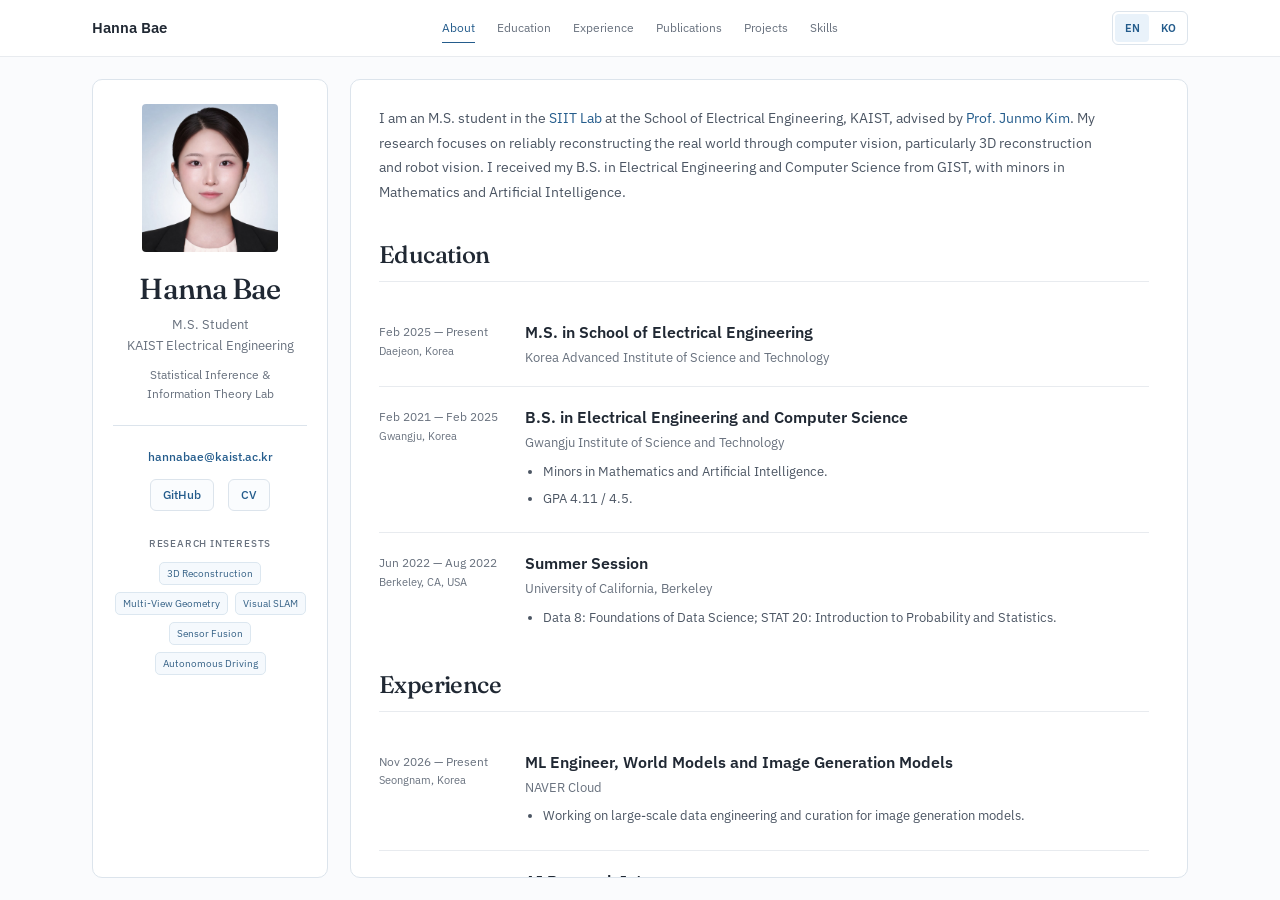
==== commit 827fafa8: "Update NAVER Cloud role title (EN)" ====
--- a/index.html
+++ b/index.html
@@ -103,7 +103,7 @@
       <article class="entry">
         <div class="entry-date">Nov 2026 &mdash; Present<span class="place">Seongnam, Korea</span></div>
         <div class="entry-body">
-          <h3>Machine Learning Engineer Intern</h3>
+          <h3>ML Engineer, World Models and Image Generation Models</h3>
           <p class="org">NAVER Cloud</p>
           <ul class="bullets">
             <li>Working on large-scale data engineering and curation for image generation models.</li>
